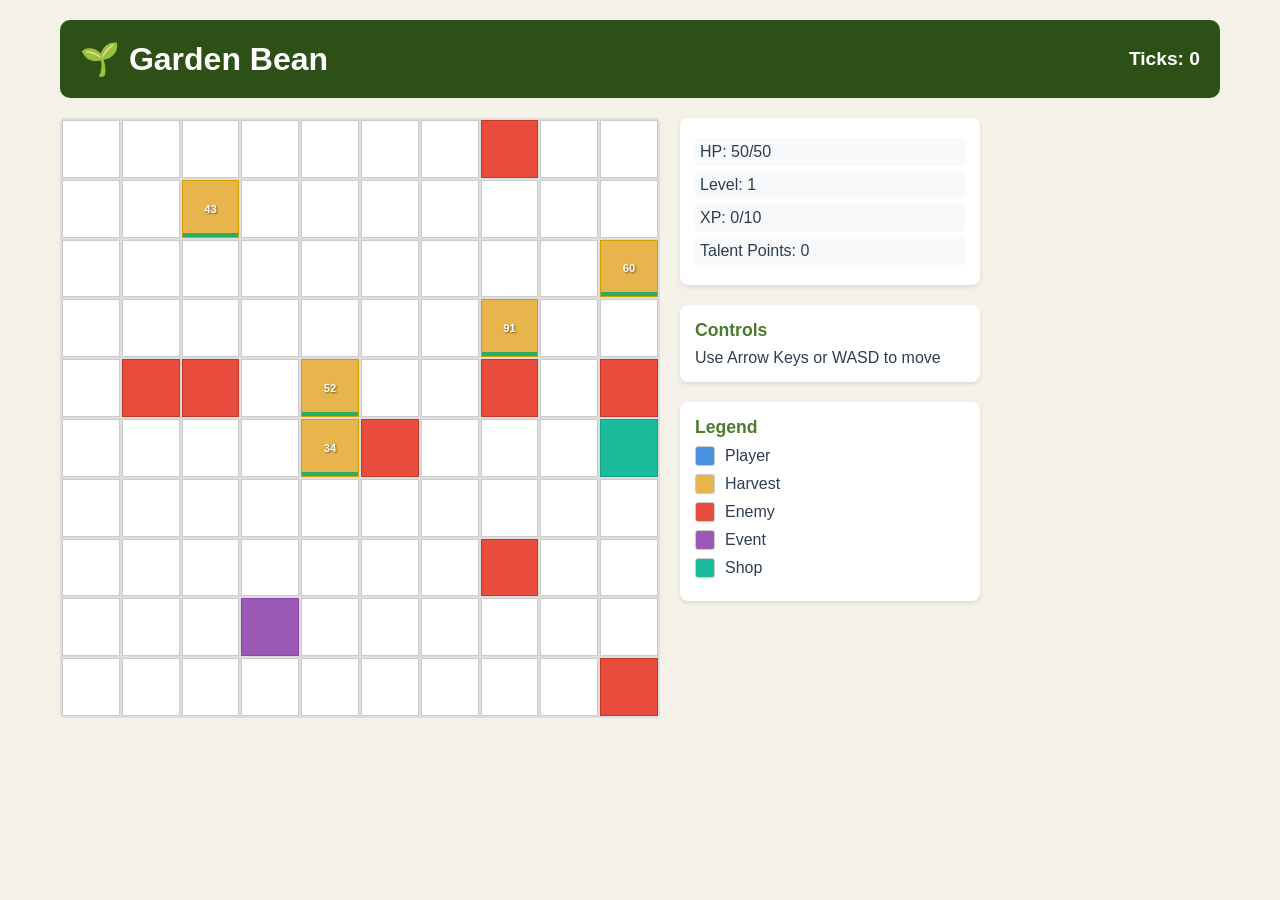
==== public/index.html @ 6a46121f "Implement core game systems and basic UI Co-authored-by: t-h-omy <242644305+t-h-omy@users.noreply.gi" ====
<!DOCTYPE html>
<html lang="en">
<head>
  <meta charset="UTF-8">
  <meta name="viewport" content="width=device-width, initial-scale=1.0">
  <meta name="description" content="Garden Bean - A Progressive Web App card game about protecting your garden">
  <meta name="theme-color" content="#2d5016">
  <title>Garden Bean</title>
  <link rel="stylesheet" href="style.css">
  <link rel="manifest" href="manifest.json">
</head>
<body>
  <div id="app">
    <header>
      <h1>🌱 Garden Bean</h1>
      <div id="tick-counter">Ticks: 0</div>
    </header>

    <main>
      <div id="game-container">
        <div id="grid"></div>
        
        <aside id="sidebar">
          <div id="player-info">
            <h2>Player Info</h2>
          </div>
          
          <div id="controls">
            <h3>Controls</h3>
            <p>Use Arrow Keys or WASD to move</p>
          </div>
          
          <div id="legend">
            <h3>Legend</h3>
            <div class="legend-item">
              <div class="legend-color" style="background: #4a90e2;"></div>
              <span>Player</span>
            </div>
            <div class="legend-item">
              <div class="legend-color" style="background: #e8b44c;"></div>
              <span>Harvest</span>
            </div>
            <div class="legend-item">
              <div class="legend-color" style="background: #e74c3c;"></div>
              <span>Enemy</span>
            </div>
            <div class="legend-item">
              <div class="legend-color" style="background: #9b59b6;"></div>
              <span>Event</span>
            </div>
            <div class="legend-item">
              <div class="legend-color" style="background: #1abc9c;"></div>
              <span>Shop</span>
            </div>
          </div>
        </aside>
      </div>
    </main>

    <!-- Combat Overlay -->
    <div id="combat-overlay" class="overlay" style="display: none;">
      <div class="overlay-content">
        <h2>⚔️ Combat</h2>
        <div class="combat-info"></div>
        <div class="hand"></div>
        <button id="end-turn-btn">End Turn</button>
      </div>
    </div>

    <!-- Event Overlay -->
    <div id="event-overlay" class="overlay" style="display: none;">
      <div class="overlay-content">
      </div>
    </div>
  </div>

  <script type="module" src="main.js"></script>
  <script>
    // Register service worker
    if ('serviceWorker' in navigator) {
      window.addEventListener('load', () => {
        navigator.serviceWorker.register('sw.js')
          .then(reg => console.log('Service Worker registered'))
          .catch(err => console.log('Service Worker registration failed:', err));
      });
    }
  </script>
</body>
</html>
---- public/style.css ----
/* Garden Bean PWA Styles */

* {
  box-sizing: border-box;
  margin: 0;
  padding: 0;
}

:root {
  --primary-green: #2d5016;
  --light-green: #4a7c2c;
  --bg-color: #f4f1e8;
  --text-color: #2c3e50;
  --player-color: #4a90e2;
  --harvest-color: #e8b44c;
  --enemy-color: #e74c3c;
  --event-color: #9b59b6;
  --shop-color: #1abc9c;
}

body {
  font-family: 'Segoe UI', Tahoma, Geneva, Verdana, sans-serif;
  background-color: var(--bg-color);
  color: var(--text-color);
  min-height: 100vh;
}

#app {
  max-width: 1200px;
  margin: 0 auto;
  padding: 20px;
}

header {
  text-align: center;
  margin-bottom: 20px;
  padding: 20px;
  background: var(--primary-green);
  color: white;
  border-radius: 10px;
  display: flex;
  justify-content: space-between;
  align-items: center;
}

header h1 {
  margin: 0;
}

#tick-counter {
  font-size: 1.2em;
  font-weight: bold;
}

#game-container {
  display: flex;
  gap: 20px;
}

/* Grid Styles */
#grid {
  display: grid;
  grid-template-columns: repeat(10, 1fr);
  grid-template-rows: repeat(10, 1fr);
  gap: 2px;
  background: #ddd;
  padding: 2px;
  border-radius: 5px;
  flex: 1;
  aspect-ratio: 1;
  max-width: 600px;
  max-height: 600px;
}

.tile {
  background: white;
  border: 1px solid #ccc;
  position: relative;
  min-height: 40px;
}

.tile-player {
  background: var(--player-color);
  border-color: #2980b9;
}

.tile-harvest {
  background: var(--harvest-color);
  border-color: #d39e00;
}

.tile-enemy {
  background: var(--enemy-color);
  border-color: #c0392b;
}

.tile-event {
  background: var(--event-color);
  border-color: #8e44ad;
}

.tile-shop {
  background: var(--shop-color);
  border-color: #16a085;
}

.hp-bar {
  position: absolute;
  bottom: 0;
  left: 0;
  height: 4px;
  background: #27ae60;
  transition: width 0.3s;
}

.hp-text {
  position: absolute;
  top: 50%;
  left: 50%;
  transform: translate(-50%, -50%);
  font-size: 0.7em;
  font-weight: bold;
  color: white;
  text-shadow: 1px 1px 2px rgba(0,0,0,0.5);
}

/* Sidebar Styles */
#sidebar {
  width: 300px;
  display: flex;
  flex-direction: column;
  gap: 20px;
}

#sidebar h2 {
  font-size: 1.3em;
  margin-bottom: 10px;
  color: var(--primary-green);
}

#sidebar h3 {
  font-size: 1.1em;
  margin-bottom: 8px;
  color: var(--light-green);
}

#player-info, #controls, #legend {
  background: white;
  padding: 15px;
  border-radius: 8px;
  box-shadow: 0 2px 4px rgba(0,0,0,0.1);
}

.stat {
  margin: 5px 0;
  padding: 5px;
  background: #f8f9fa;
  border-radius: 4px;
}

.legend-item {
  display: flex;
  align-items: center;
  margin: 8px 0;
}

.legend-color {
  width: 20px;
  height: 20px;
  border-radius: 3px;
  margin-right: 10px;
  border: 1px solid #ccc;
}

/* Overlay Styles */
.overlay {
  position: fixed;
  top: 0;
  left: 0;
  width: 100%;
  height: 100%;
  background: rgba(0,0,0,0.8);
  display: flex;
  justify-content: center;
  align-items: center;
  z-index: 1000;
}

.overlay-content {
  background: white;
  padding: 30px;
  border-radius: 10px;
  max-width: 800px;
  max-height: 90vh;
  overflow-y: auto;
  box-shadow: 0 4px 20px rgba(0,0,0,0.3);
}

.overlay-content h2 {
  margin-bottom: 20px;
  color: var(--primary-green);
}

/* Combat Styles */
.combat-info {
  display: flex;
  justify-content: space-between;
  margin-bottom: 20px;
  gap: 20px;
}

.enemy-info, .player-combat-info {
  flex: 1;
  padding: 15px;
  background: #f8f9fa;
  border-radius: 8px;
}

.hand {
  display: flex;
  gap: 10px;
  margin: 20px 0;
  flex-wrap: wrap;
}

.card {
  background: linear-gradient(135deg, #667eea 0%, #764ba2 100%);
  color: white;
  padding: 15px;
  border-radius: 8px;
  cursor: pointer;
  transition: transform 0.2s;
  min-width: 140px;
  box-shadow: 0 2px 8px rgba(0,0,0,0.2);
}

.card:hover {
  transform: translateY(-5px);
  box-shadow: 0 4px 12px rgba(0,0,0,0.3);
}

.card-name {
  font-weight: bold;
  margin-bottom: 5px;
  font-size: 1.1em;
}

.card-cost {
  font-size: 0.9em;
  opacity: 0.9;
  margin-bottom: 8px;
}

.card-desc {
  font-size: 0.85em;
  opacity: 0.95;
}

button {
  background: var(--primary-green);
  color: white;
  border: none;
  padding: 12px 24px;
  border-radius: 5px;
  cursor: pointer;
  font-size: 1em;
  transition: background 0.2s;
  margin: 5px;
}

button:hover {
  background: var(--light-green);
}

button:active {
  transform: scale(0.98);
}

#end-turn-btn {
  background: #e67e22;
}

#end-turn-btn:hover {
  background: #d35400;
}

.combat-result {
  text-align: center;
  padding: 20px;
}

.combat-result h2 {
  font-size: 2em;
  margin-bottom: 20px;
}

/* Event Styles */
.event-choices {
  display: flex;
  flex-direction: column;
  gap: 10px;
  margin-top: 20px;
}

.event-choices button {
  width: 100%;
}

/* Responsive */
@media (max-width: 768px) {
  #game-container {
    flex-direction: column;
  }

  #sidebar {
    width: 100%;
  }

  #grid {
    max-width: 100%;
  }

  .hand {
    justify-content: center;
  }

  .card {
    min-width: 120px;
  }
}
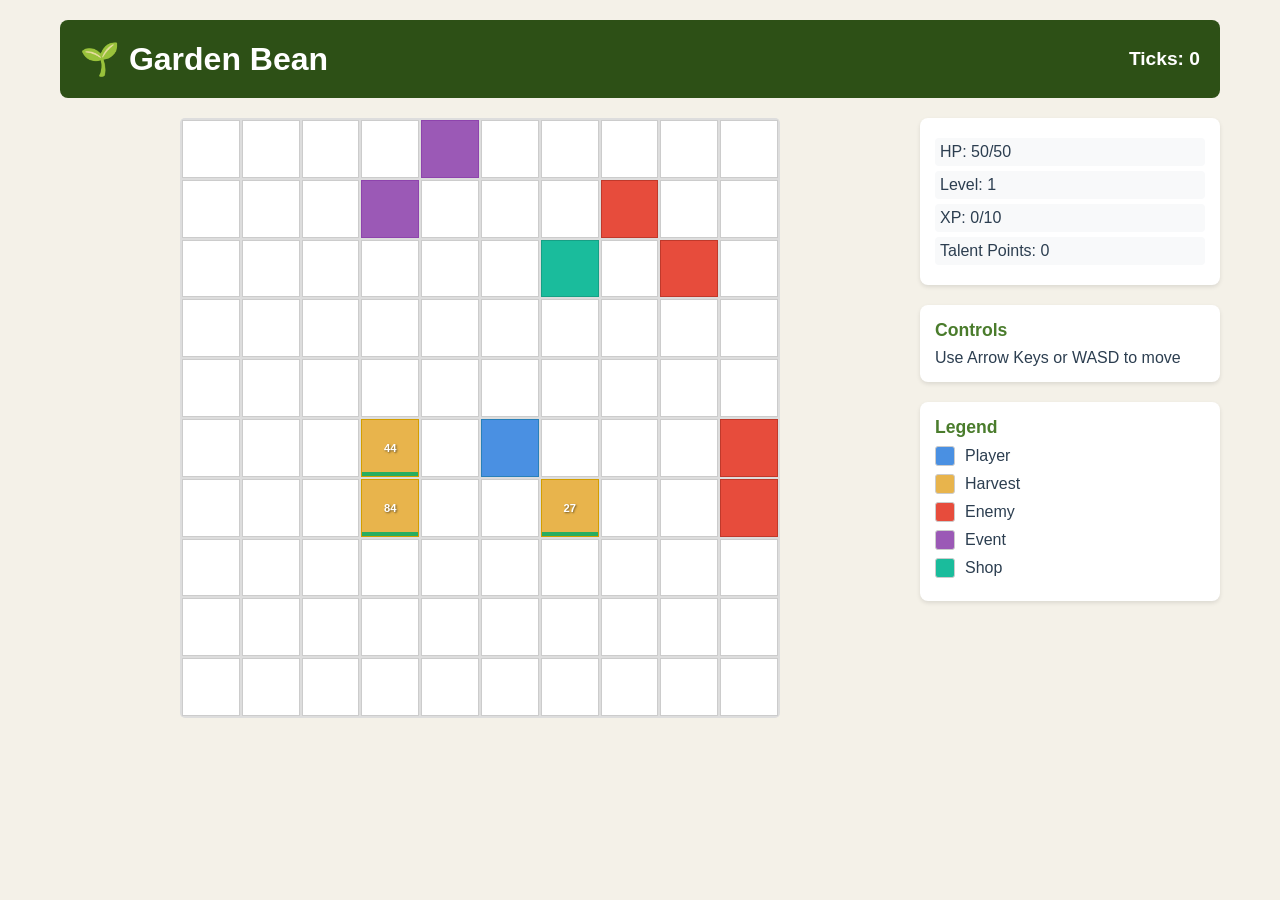
==== commit 4c965226: "Changes before error encountered Co-authored-by: t-h-omy <242644305+t-h-omy@users.noreply.github.com" ====
--- a/public/index.html
+++ b/public/index.html
@@ -2,9 +2,12 @@
 <html lang="en">
 <head>
   <meta charset="UTF-8">
-  <meta name="viewport" content="width=device-width, initial-scale=1.0">
+  <meta name="viewport" content="width=device-width, initial-scale=1.0, maximum-scale=1.0, user-scalable=no">
   <meta name="description" content="Garden Bean - A Progressive Web App card game about protecting your garden">
   <meta name="theme-color" content="#2d5016">
+  <meta name="apple-mobile-web-app-capable" content="yes">
+  <meta name="apple-mobile-web-app-status-bar-style" content="black-translucent">
+  <meta name="mobile-web-app-capable" content="yes">
   <title>Garden Bean</title>
   <link rel="stylesheet" href="style.css">
   <link rel="manifest" href="manifest.json">
@@ -27,7 +30,17 @@
           
           <div id="controls">
             <h3>Controls</h3>
-            <p>Use Arrow Keys or WASD to move</p>
+            <p class="desktop-only">Use Arrow Keys or WASD to move</p>
+            <p class="mobile-only">Tap grid tiles to move or use D-pad below</p>
+          </div>
+          
+          <div id="mobile-controls" class="mobile-only">
+            <div class="dpad">
+              <button class="dpad-btn dpad-up" data-direction="up">▲</button>
+              <button class="dpad-btn dpad-left" data-direction="left">◀</button>
+              <button class="dpad-btn dpad-down" data-direction="down">▼</button>
+              <button class="dpad-btn dpad-right" data-direction="right">▶</button>
+            </div>
           </div>
           
           <div id="legend">
--- a/public/style.css
+++ b/public/style.css
@@ -23,38 +23,73 @@
   background-color: var(--bg-color);
   color: var(--text-color);
   min-height: 100vh;
+  overflow-x: hidden;
+  -webkit-tap-highlight-color: transparent;
+  touch-action: manipulation;
 }
 
 #app {
   max-width: 1200px;
   margin: 0 auto;
-  padding: 20px;
+  padding: 10px;
+}
+
+@media (min-width: 768px) {
+  #app {
+    padding: 20px;
+  }
 }
 
 header {
   text-align: center;
-  margin-bottom: 20px;
-  padding: 20px;
+  margin-bottom: 10px;
+  padding: 12px;
   background: var(--primary-green);
   color: white;
-  border-radius: 10px;
+  border-radius: 8px;
   display: flex;
   justify-content: space-between;
   align-items: center;
+  flex-wrap: wrap;
+  gap: 10px;
 }
 
 header h1 {
   margin: 0;
+  font-size: 1.5em;
 }
 
 #tick-counter {
-  font-size: 1.2em;
+  font-size: 1em;
   font-weight: bold;
 }
 
+@media (min-width: 768px) {
+  header {
+    margin-bottom: 20px;
+    padding: 20px;
+  }
+  
+  header h1 {
+    font-size: 2em;
+  }
+  
+  #tick-counter {
+    font-size: 1.2em;
+  }
+}
+
 #game-container {
   display: flex;
-  gap: 20px;
+  gap: 10px;
+  flex-direction: column;
+}
+
+@media (min-width: 768px) {
+  #game-container {
+    flex-direction: row;
+    gap: 20px;
+  }
 }
 
 /* Grid Styles */
@@ -66,17 +101,34 @@
   background: #ddd;
   padding: 2px;
   border-radius: 5px;
-  flex: 1;
   aspect-ratio: 1;
+  width: 100%;
   max-width: 600px;
-  max-height: 600px;
+  margin: 0 auto;
+  touch-action: none;
+}
+
+@media (min-width: 768px) {
+  #grid {
+    flex: 1;
+    max-height: 600px;
+  }
 }
 
 .tile {
   background: white;
   border: 1px solid #ccc;
   position: relative;
-  min-height: 40px;
+  min-height: 30px;
+  cursor: pointer;
+  user-select: none;
+  -webkit-user-select: none;
+}
+
+@media (min-width: 768px) {
+  .tile {
+    min-height: 40px;
+  }
 }
 
 .tile-player {
@@ -118,37 +170,69 @@
   top: 50%;
   left: 50%;
   transform: translate(-50%, -50%);
-  font-size: 0.7em;
+  font-size: 0.6em;
   font-weight: bold;
   color: white;
   text-shadow: 1px 1px 2px rgba(0,0,0,0.5);
+  pointer-events: none;
+}
+
+@media (min-width: 768px) {
+  .hp-text {
+    font-size: 0.7em;
+  }
 }
 
 /* Sidebar Styles */
 #sidebar {
-  width: 300px;
+  width: 100%;
   display: flex;
   flex-direction: column;
-  gap: 20px;
+  gap: 10px;
+}
+
+@media (min-width: 768px) {
+  #sidebar {
+    width: 300px;
+    gap: 20px;
+  }
 }
 
 #sidebar h2 {
-  font-size: 1.3em;
-  margin-bottom: 10px;
-  color: var(--primary-green);
-}
-
-#sidebar h3 {
   font-size: 1.1em;
   margin-bottom: 8px;
+  color: var(--primary-green);
+}
+
+#sidebar h3 {
+  font-size: 1em;
+  margin-bottom: 6px;
   color: var(--light-green);
 }
 
-#player-info, #controls, #legend {
+@media (min-width: 768px) {
+  #sidebar h2 {
+    font-size: 1.3em;
+    margin-bottom: 10px;
+  }
+  
+  #sidebar h3 {
+    font-size: 1.1em;
+    margin-bottom: 8px;
+  }
+}
+
+#player-info, #controls, #legend, #mobile-controls {
   background: white;
-  padding: 15px;
+  padding: 10px;
   border-radius: 8px;
   box-shadow: 0 2px 4px rgba(0,0,0,0.1);
+}
+
+@media (min-width: 768px) {
+  #player-info, #controls, #legend {
+    padding: 15px;
+  }
 }
 
 .stat {
@@ -170,6 +254,75 @@
   border-radius: 3px;
   margin-right: 10px;
   border: 1px solid #ccc;
+}
+
+/* Mobile visibility controls */
+.mobile-only {
+  display: block;
+}
+
+.desktop-only {
+  display: none;
+}
+
+@media (min-width: 768px) {
+  .mobile-only {
+    display: none;
+  }
+  
+  .desktop-only {
+    display: block;
+  }
+}
+
+/* Mobile D-Pad Controls */
+.dpad {
+  display: grid;
+  grid-template-columns: repeat(3, 1fr);
+  grid-template-rows: repeat(3, 1fr);
+  gap: 8px;
+  max-width: 200px;
+  margin: 15px auto;
+}
+
+.dpad-btn {
+  background: var(--primary-green);
+  color: white;
+  border: none;
+  padding: 15px;
+  border-radius: 8px;
+  cursor: pointer;
+  font-size: 1.5em;
+  font-weight: bold;
+  transition: all 0.1s;
+  touch-action: manipulation;
+  user-select: none;
+  -webkit-user-select: none;
+}
+
+.dpad-btn:active {
+  background: var(--light-green);
+  transform: scale(0.95);
+}
+
+.dpad-up {
+  grid-column: 2;
+  grid-row: 1;
+}
+
+.dpad-left {
+  grid-column: 1;
+  grid-row: 2;
+}
+
+.dpad-down {
+  grid-column: 2;
+  grid-row: 3;
+}
+
+.dpad-right {
+  grid-column: 3;
+  grid-row: 2;
 }
 
 /* Overlay Styles */
@@ -188,110 +341,221 @@
 
 .overlay-content {
   background: white;
-  padding: 30px;
+  padding: 15px;
   border-radius: 10px;
-  max-width: 800px;
+  max-width: 95vw;
   max-height: 90vh;
   overflow-y: auto;
   box-shadow: 0 4px 20px rgba(0,0,0,0.3);
+  width: 100%;
+}
+
+@media (min-width: 768px) {
+  .overlay-content {
+    padding: 30px;
+    max-width: 800px;
+  }
 }
 
 .overlay-content h2 {
-  margin-bottom: 20px;
+  margin-bottom: 15px;
   color: var(--primary-green);
+  font-size: 1.3em;
+}
+
+@media (min-width: 768px) {
+  .overlay-content h2 {
+    margin-bottom: 20px;
+    font-size: 1.5em;
+  }
 }
 
 /* Combat Styles */
 .combat-info {
   display: flex;
-  justify-content: space-between;
-  margin-bottom: 20px;
-  gap: 20px;
+  flex-direction: column;
+  margin-bottom: 15px;
+  gap: 10px;
+}
+
+@media (min-width: 768px) {
+  .combat-info {
+    flex-direction: row;
+    justify-content: space-between;
+    margin-bottom: 20px;
+    gap: 20px;
+  }
 }
 
 .enemy-info, .player-combat-info {
   flex: 1;
-  padding: 15px;
+  padding: 12px;
   background: #f8f9fa;
   border-radius: 8px;
 }
 
+@media (min-width: 768px) {
+  .enemy-info, .player-combat-info {
+    padding: 15px;
+  }
+}
+
 .hand {
   display: flex;
-  gap: 10px;
-  margin: 20px 0;
+  gap: 8px;
+  margin: 15px 0;
   flex-wrap: wrap;
+  justify-content: center;
+}
+
+@media (min-width: 768px) {
+  .hand {
+    gap: 10px;
+    margin: 20px 0;
+  }
 }
 
 .card {
   background: linear-gradient(135deg, #667eea 0%, #764ba2 100%);
   color: white;
-  padding: 15px;
+  padding: 12px;
   border-radius: 8px;
   cursor: pointer;
   transition: transform 0.2s;
-  min-width: 140px;
+  min-width: 110px;
   box-shadow: 0 2px 8px rgba(0,0,0,0.2);
-}
-
-.card:hover {
-  transform: translateY(-5px);
-  box-shadow: 0 4px 12px rgba(0,0,0,0.3);
+  touch-action: manipulation;
+  user-select: none;
+  -webkit-user-select: none;
+}
+
+.card:active {
+  transform: scale(0.95);
+  box-shadow: 0 1px 4px rgba(0,0,0,0.2);
+}
+
+@media (min-width: 768px) {
+  .card {
+    padding: 15px;
+    min-width: 140px;
+  }
+  
+  .card:hover {
+    transform: translateY(-5px);
+    box-shadow: 0 4px 12px rgba(0,0,0,0.3);
+  }
+  
+  .card:active {
+    transform: translateY(-3px);
+  }
 }
 
 .card-name {
   font-weight: bold;
-  margin-bottom: 5px;
-  font-size: 1.1em;
+  margin-bottom: 4px;
+  font-size: 1em;
 }
 
 .card-cost {
-  font-size: 0.9em;
+  font-size: 0.85em;
   opacity: 0.9;
-  margin-bottom: 8px;
+  margin-bottom: 6px;
 }
 
 .card-desc {
-  font-size: 0.85em;
+  font-size: 0.8em;
   opacity: 0.95;
+  line-height: 1.3;
+}
+
+@media (min-width: 768px) {
+  .card-name {
+    margin-bottom: 5px;
+    font-size: 1.1em;
+  }
+  
+  .card-cost {
+    font-size: 0.9em;
+    margin-bottom: 8px;
+  }
+  
+  .card-desc {
+    font-size: 0.85em;
+  }
 }
 
 button {
   background: var(--primary-green);
   color: white;
   border: none;
-  padding: 12px 24px;
+  padding: 12px 20px;
   border-radius: 5px;
   cursor: pointer;
   font-size: 1em;
   transition: background 0.2s;
   margin: 5px;
-}
-
-button:hover {
-  background: var(--light-green);
+  touch-action: manipulation;
+  user-select: none;
+  -webkit-user-select: none;
 }
 
 button:active {
-  transform: scale(0.98);
+  transform: scale(0.95);
+}
+
+@media (min-width: 768px) {
+  button {
+    padding: 12px 24px;
+  }
+  
+  button:hover {
+    background: var(--light-green);
+  }
 }
 
 #end-turn-btn {
   background: #e67e22;
-}
-
-#end-turn-btn:hover {
+  width: 100%;
+  padding: 15px;
+  font-size: 1.1em;
+  font-weight: bold;
+}
+
+#end-turn-btn:active {
   background: #d35400;
+}
+
+@media (min-width: 768px) {
+  #end-turn-btn {
+    width: auto;
+    padding: 12px 24px;
+    font-size: 1em;
+  }
+  
+  #end-turn-btn:hover {
+    background: #d35400;
+  }
 }
 
 .combat-result {
   text-align: center;
-  padding: 20px;
+  padding: 15px;
 }
 
 .combat-result h2 {
-  font-size: 2em;
-  margin-bottom: 20px;
+  font-size: 1.5em;
+  margin-bottom: 15px;
+}
+
+@media (min-width: 768px) {
+  .combat-result {
+    padding: 20px;
+  }
+  
+  .combat-result h2 {
+    font-size: 2em;
+    margin-bottom: 20px;
+  }
 }
 
 /* Event Styles */
@@ -299,32 +563,16 @@
   display: flex;
   flex-direction: column;
   gap: 10px;
-  margin-top: 20px;
+  margin-top: 15px;
 }
 
 .event-choices button {
   width: 100%;
-}
-
-/* Responsive */
-@media (max-width: 768px) {
-  #game-container {
-    flex-direction: column;
-  }
-
-  #sidebar {
-    width: 100%;
-  }
-
-  #grid {
-    max-width: 100%;
-  }
-
-  .hand {
-    justify-content: center;
-  }
-
-  .card {
-    min-width: 120px;
-  }
-}
+  padding: 15px;
+}
+
+@media (min-width: 768px) {
+  .event-choices {
+    margin-top: 20px;
+  }
+}
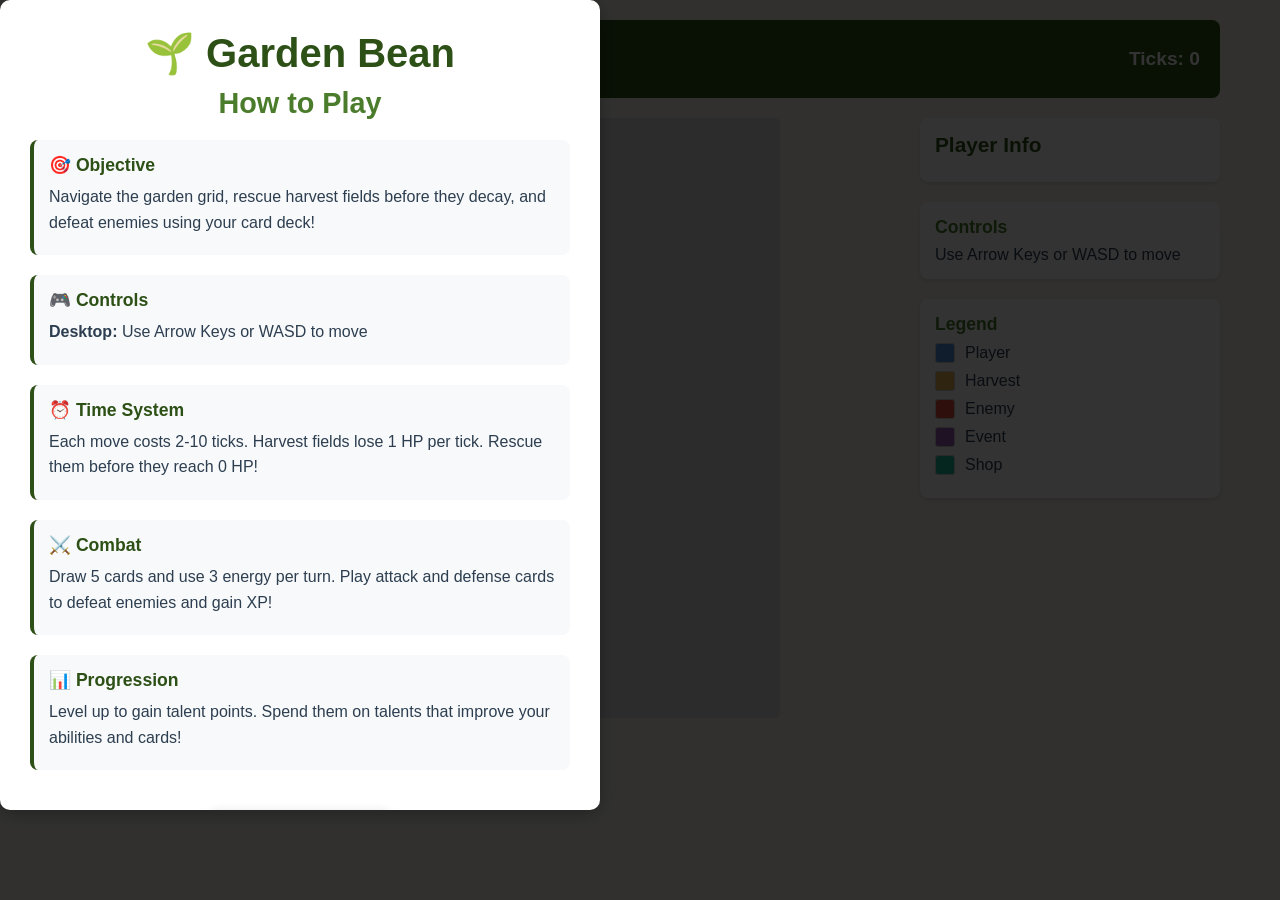
==== commit bac49504: "Add intro/how-to screen with Start Game button Co-authored-by: t-h-omy <242644305+t-h-omy@users.nore" ====
--- a/public/index.html
+++ b/public/index.html
@@ -85,6 +85,42 @@
       <div class="overlay-content">
       </div>
     </div>
+
+    <!-- How To Play / Intro Overlay -->
+    <div id="intro-overlay" class="overlay" style="display: block;">
+      <div class="overlay-content intro-content">
+        <h1>🌱 Garden Bean</h1>
+        <h2>How to Play</h2>
+        
+        <div class="how-to-section">
+          <h3>🎯 Objective</h3>
+          <p>Navigate the garden grid, rescue harvest fields before they decay, and defeat enemies using your card deck!</p>
+        </div>
+
+        <div class="how-to-section">
+          <h3>🎮 Controls</h3>
+          <p class="desktop-only"><strong>Desktop:</strong> Use Arrow Keys or WASD to move</p>
+          <p class="mobile-only"><strong>Mobile:</strong> Tap adjacent tiles or use the D-pad to move</p>
+        </div>
+
+        <div class="how-to-section">
+          <h3>⏰ Time System</h3>
+          <p>Each move costs 2-10 ticks. Harvest fields lose 1 HP per tick. Rescue them before they reach 0 HP!</p>
+        </div>
+
+        <div class="how-to-section">
+          <h3>⚔️ Combat</h3>
+          <p>Draw 5 cards and use 3 energy per turn. Play attack and defense cards to defeat enemies and gain XP!</p>
+        </div>
+
+        <div class="how-to-section">
+          <h3>📊 Progression</h3>
+          <p>Level up to gain talent points. Spend them on talents that improve your abilities and cards!</p>
+        </div>
+
+        <button id="start-game-btn" class="start-btn">Start Game</button>
+      </div>
+    </div>
   </div>
 
   <script type="module" src="main.js"></script>
--- a/public/style.css
+++ b/public/style.css
@@ -576,3 +576,81 @@
     margin-top: 20px;
   }
 }
+
+/* Intro/How-To Screen Styles */
+.intro-content {
+  text-align: center;
+  max-width: 600px;
+}
+
+.intro-content h1 {
+  color: var(--primary-green);
+  font-size: 2em;
+  margin-bottom: 10px;
+}
+
+.intro-content h2 {
+  color: var(--light-green);
+  font-size: 1.5em;
+  margin-bottom: 20px;
+}
+
+.how-to-section {
+  text-align: left;
+  margin: 15px 0;
+  padding: 15px;
+  background: #f8f9fa;
+  border-radius: 8px;
+  border-left: 4px solid var(--primary-green);
+}
+
+.how-to-section h3 {
+  color: var(--primary-green);
+  font-size: 1.1em;
+  margin-bottom: 8px;
+}
+
+.how-to-section p {
+  color: var(--text-color);
+  line-height: 1.6;
+  margin: 5px 0;
+}
+
+.start-btn {
+  background: var(--primary-green);
+  color: white;
+  font-size: 1.2em;
+  font-weight: bold;
+  padding: 15px 40px;
+  margin-top: 20px;
+  border-radius: 8px;
+  cursor: pointer;
+  border: none;
+  transition: all 0.3s;
+  box-shadow: 0 4px 12px rgba(0,0,0,0.2);
+}
+
+.start-btn:hover {
+  background: var(--light-green);
+  transform: translateY(-2px);
+  box-shadow: 0 6px 16px rgba(0,0,0,0.3);
+}
+
+.start-btn:active {
+  transform: translateY(0);
+  box-shadow: 0 2px 8px rgba(0,0,0,0.2);
+}
+
+@media (min-width: 768px) {
+  .intro-content h1 {
+    font-size: 2.5em;
+  }
+  
+  .intro-content h2 {
+    font-size: 1.8em;
+  }
+  
+  .how-to-section {
+    margin: 20px 0;
+  }
+}
